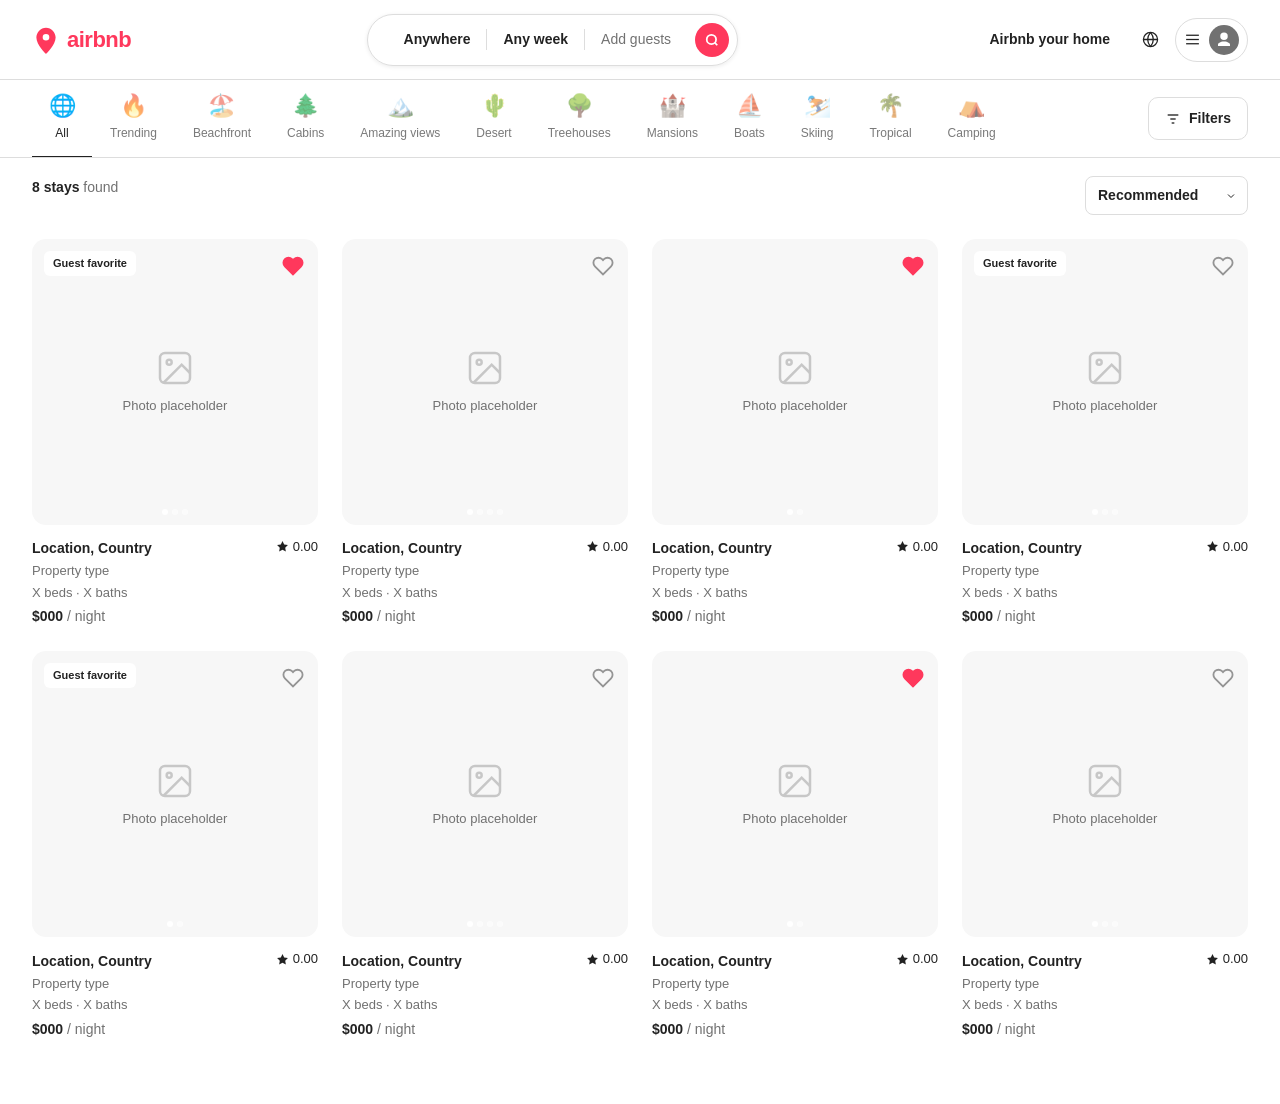
==== listings.html @ cf68a9ca "explore" ====
<!DOCTYPE html>
<html lang="en">
<head>
  <meta charset="UTF-8">
  <meta name="viewport" content="width=device-width, initial-scale=1.0">
  <title>Airbnb — All stays</title>
  <link href="https://cdn.jsdelivr.net/npm/bootstrap@5.3.2/dist/css/bootstrap.min.css" rel="stylesheet">
  <style>
    :root {
      --ab-red:      #FF385C;
      --ab-dark-red: #E31C5F;
      --ab-text:     #222222;
      --ab-muted:    #717171;
      --ab-border:   #DDDDDD;
      --ab-light:    #F7F7F7;
    }

    body {
      font-family: -apple-system, BlinkMacSystemFont, 'Segoe UI', Roboto, 'Helvetica Neue', Arial, sans-serif;
      color: var(--ab-text);
      margin: 0;
    }

    /* ── NAVBAR ── */
    .ab-nav {
      position: fixed; top: 0; left: 0; right: 0; z-index: 1000;
      background: #fff; border-bottom: 1px solid var(--ab-border);
      height: 80px; padding: 0 32px;
      display: flex; align-items: center; justify-content: space-between;
      gap: 16px;
    }

    .ab-logo {
      display: flex; align-items: center; gap: 7px;
      font-size: 22px; font-weight: 700; letter-spacing: -0.5px;
      color: var(--ab-red); text-decoration: none; flex-shrink: 0;
    }

    /* Compact search bar */
    .nav-search {
      display: flex; align-items: center;
      border: 1px solid var(--ab-border); border-radius: 40px;
      padding: 8px 8px 8px 20px;
      box-shadow: 0 1px 4px rgba(0,0,0,0.08);
      gap: 0; cursor: pointer; transition: box-shadow 0.15s;
    }
    .nav-search:hover { box-shadow: 0 2px 10px rgba(0,0,0,0.14); }

    .ns-pill {
      font-size: 14px; font-weight: 600; padding: 0 16px;
      border-right: 1px solid var(--ab-border); white-space: nowrap;
      color: var(--ab-text);
    }
    .ns-pill:last-of-type { border-right: none; color: var(--ab-muted); font-weight: 400; }

    .ns-go {
      background: var(--ab-red); border: none; border-radius: 50%;
      width: 34px; height: 34px; min-width: 34px;
      display: flex; align-items: center; justify-content: center;
      cursor: pointer; margin-left: 8px; transition: background 0.15s;
    }
    .ns-go:hover { background: var(--ab-dark-red); }

    .ab-nav-link {
      border: none; background: none; font-size: 14px; font-weight: 600;
      padding: 10px 16px; border-radius: 24px; cursor: pointer;
      transition: background 0.15s; color: var(--ab-text); white-space: nowrap;
    }
    .ab-nav-link:hover { background: var(--ab-light); }

    .ab-icon-btn {
      border: none; background: none; padding: 8px; border-radius: 50%;
      cursor: pointer; transition: background 0.15s; color: var(--ab-text);
      display: flex; align-items: center; justify-content: center;
    }
    .ab-icon-btn:hover { background: var(--ab-light); }

    .ab-menu-btn {
      display: flex; align-items: center; gap: 8px;
      border: 1px solid var(--ab-border); border-radius: 24px;
      padding: 6px 8px; background: #fff; cursor: pointer;
      transition: box-shadow 0.15s; position: relative; flex-shrink: 0;
    }
    .ab-menu-btn:hover { box-shadow: 0 2px 8px rgba(0,0,0,0.12); }

    .ab-avatar {
      width: 30px; height: 30px; border-radius: 50%; background: #717171;
      display: flex; align-items: center; justify-content: center;
    }

    /* Dropdown */
    .ab-dropdown {
      display: none; position: absolute; top: calc(100% + 12px); right: 0;
      background: #fff; border: none; border-radius: 12px; min-width: 220px;
      box-shadow: 0 4px 24px rgba(0,0,0,0.14); padding: 8px 0; z-index: 200;
    }
    .ab-menu-btn:focus-within .ab-dropdown,
    .ab-menu-btn:hover .ab-dropdown { display: block; }

    .ab-dropdown-item {
      display: block; padding: 11px 20px; font-size: 14px;
      color: var(--ab-text); text-decoration: none; cursor: pointer;
      transition: background 0.12s;
    }
    .ab-dropdown-item:hover { background: var(--ab-light); }
    .ab-dropdown-item.fw-semibold { font-weight: 600; }
    .ab-dropdown-divider { border: none; border-top: 1px solid var(--ab-border); margin: 6px 0; }

    /* ── CATEGORY BAR ── */
    .cat-bar {
      position: fixed; top: 80px; left: 0; right: 0; z-index: 999;
      background: #fff; border-bottom: 1px solid var(--ab-border);
      padding: 0 32px;
      display: flex; align-items: center; gap: 0;
      overflow-x: auto; scrollbar-width: none;
    }
    .cat-bar::-webkit-scrollbar { display: none; }

    .cat-item {
      display: flex; flex-direction: column; align-items: center; gap: 6px;
      padding: 14px 18px; cursor: pointer; flex-shrink: 0;
      border-bottom: 2px solid transparent; margin-bottom: -1px;
      transition: border-color 0.15s, opacity 0.15s;
      opacity: 0.6; font-size: 12px; font-weight: 500; color: var(--ab-text);
      text-decoration: none;
    }
    .cat-item:hover { opacity: 1; }
    .cat-item.active { opacity: 1; border-bottom-color: var(--ab-text); }

    .cat-icon {
      width: 24px; height: 24px;
      display: flex; align-items: center; justify-content: center;
      font-size: 22px; line-height: 1;
    }

    .filters-btn {
      margin-left: auto; flex-shrink: 0;
      display: flex; align-items: center; gap: 8px;
      border: 1px solid var(--ab-border); border-radius: 10px;
      padding: 10px 16px; background: #fff; cursor: pointer;
      font-size: 14px; font-weight: 600; transition: box-shadow 0.15s;
      color: var(--ab-text);
    }
    .filters-btn:hover { box-shadow: 0 2px 8px rgba(0,0,0,0.12); }

    /* ── MAIN CONTENT ── */
    .main-content {
      margin-top: 152px; /* navbar 80 + catbar ~72 */
      padding: 24px 32px 64px;
    }

    .results-bar {
      display: flex; align-items: center; justify-content: space-between;
      margin-bottom: 24px;
    }

    .results-count { font-size: 14px; color: var(--ab-muted); }
    .results-count strong { color: var(--ab-text); }

    .sort-select {
      border: 1px solid var(--ab-border); border-radius: 8px;
      padding: 8px 32px 8px 12px; font-size: 14px; font-weight: 600;
      color: var(--ab-text); background: #fff; cursor: pointer;
      appearance: none;
      background-image: url("data:image/svg+xml,%3Csvg xmlns='http://www.w3.org/2000/svg' width='12' height='12' viewBox='0 0 24 24' fill='none' stroke='%23222' stroke-width='2'%3E%3Cpolyline points='6 9 12 15 18 9'/%3E%3C/svg%3E");
      background-repeat: no-repeat;
      background-position: right 10px center;
    }

    /* ── LISTING GRID ── */
    .listing-grid {
      display: grid;
      grid-template-columns: repeat(4, 1fr);
      gap: 24px;
    }

    .listing-card { cursor: pointer; }

    .listing-img-wrap {
      position: relative;
      border-radius: 14px;
      overflow: hidden;
      aspect-ratio: 1 / 1;
      background: var(--ab-light);
      margin-bottom: 12px;
    }

    .listing-img-placeholder {
      width: 100%; height: 100%;
      display: flex; flex-direction: column;
      align-items: center; justify-content: center;
      gap: 8px; color: var(--ab-muted); font-size: 13px;
    }
    .listing-img-placeholder svg { opacity: 0.35; }

    .listing-badge {
      position: absolute; top: 12px; left: 12px;
      background: #fff; border-radius: 6px;
      font-size: 11px; font-weight: 700;
      padding: 4px 9px; color: var(--ab-text);
    }

    .listing-heart {
      position: absolute; top: 10px; right: 10px;
      background: none; border: none; cursor: pointer; padding: 4px;
      color: rgba(0,0,0,0.4); transition: color 0.15s;
    }
    .listing-heart:hover { color: var(--ab-red); }
    .listing-heart.saved { color: var(--ab-red); }

    /* dot indicators */
    .img-dots {
      position: absolute; bottom: 10px; left: 50%; transform: translateX(-50%);
      display: flex; gap: 4px;
    }
    .img-dot {
      width: 6px; height: 6px; border-radius: 50%; background: rgba(255,255,255,0.6);
    }
    .img-dot.active { background: #fff; }

    .listing-row { display: flex; justify-content: space-between; align-items: baseline; margin-bottom: 2px; }
    .listing-location { font-size: 14px; font-weight: 600; }
    .listing-rating { font-size: 13px; display: flex; align-items: center; gap: 4px; }
    .listing-type { font-size: 13px; color: var(--ab-muted); margin-bottom: 2px; }
    .listing-beds { font-size: 13px; color: var(--ab-muted); margin-bottom: 4px; }
    .listing-price { font-size: 14px; font-weight: 600; }
    .listing-price span { font-weight: 400; color: var(--ab-muted); }
  </style>
</head>
<body>

<!-- ══ NAVBAR ══ -->
<nav class="ab-nav">
  <a class="ab-logo" href="index.html">
    <svg viewBox="0 0 32 32" width="28" height="28" fill="#FF385C" aria-hidden="true">
      <path d="M16 2C9.92 2 5 7.48 5 13.2c0 8.6 11 18.8 11 18.8s11-10.2 11-18.8C27 7.48 22.08 2 16 2zm0 14.6a3.8 3.8 0 1 1 0-7.6 3.8 3.8 0 0 1 0 7.6z"/>
    </svg>
    airbnb
  </a>

  <div class="nav-search">
    <span class="ns-pill">Anywhere</span>
    <span class="ns-pill">Any week</span>
    <span class="ns-pill">Add guests</span>
    <button class="ns-go" aria-label="Search">
      <svg width="14" height="14" viewBox="0 0 24 24" fill="none" stroke="#fff" stroke-width="3"><circle cx="11" cy="11" r="8"/><line x1="21" y1="21" x2="16.65" y2="16.65"/></svg>
    </button>
  </div>

  <div class="d-flex align-items-center gap-2">
    <button class="ab-nav-link">Airbnb your home</button>
    <button class="ab-icon-btn" aria-label="Select language">
      <svg width="17" height="17" viewBox="0 0 24 24" fill="none" stroke="currentColor" stroke-width="1.8">
        <circle cx="12" cy="12" r="10"/>
        <path d="M12 2C12 2 8 7 8 12s4 10 4 10M12 2c0 0 4 5 4 10s-4 10-4 10M2 12h20"/>
      </svg>
    </button>
    <div class="ab-menu-btn" tabindex="0" role="button" aria-haspopup="true" aria-label="Open menu">
      <svg width="17" height="17" viewBox="0 0 24 24" fill="none" stroke="currentColor" stroke-width="1.8">
        <line x1="3" y1="6" x2="21" y2="6"/>
        <line x1="3" y1="12" x2="21" y2="12"/>
        <line x1="3" y1="18" x2="21" y2="18"/>
      </svg>
      <div class="ab-avatar" aria-hidden="true">
        <svg width="18" height="18" viewBox="0 0 24 24" fill="#fff">
          <path d="M12 12a5 5 0 1 0 0-10 5 5 0 0 0 0 10zm0 2c-5.33 0-8 2.67-8 4v2h16v-2c0-1.33-2.67-4-8-4z"/>
        </svg>
      </div>
      <div class="ab-dropdown" role="menu">
        <a class="ab-dropdown-item fw-semibold" href="#" role="menuitem">Sign up</a>
        <a class="ab-dropdown-item" href="#" role="menuitem">Log in</a>
        <hr class="ab-dropdown-divider">
        <a class="ab-dropdown-item" href="#" role="menuitem">Airbnb your home</a>
        <a class="ab-dropdown-item" href="#" role="menuitem">My trips</a>
        <a class="ab-dropdown-item" href="#" role="menuitem">Wishlist</a>
        <hr class="ab-dropdown-divider">
        <a class="ab-dropdown-item" href="#" role="menuitem">Help centre</a>
      </div>
    </div>
  </div>
</nav>

<!-- ══ CATEGORY BAR ══ -->
<div class="cat-bar">
  <a class="cat-item active" href="#">
    <div class="cat-icon">🌐</div>
    All
  </a>
  <a class="cat-item" href="#">
    <div class="cat-icon">🔥</div>
    Trending
  </a>
  <a class="cat-item" href="#">
    <div class="cat-icon">🏖️</div>
    Beachfront
  </a>
  <a class="cat-item" href="#">
    <div class="cat-icon">🌲</div>
    Cabins
  </a>
  <a class="cat-item" href="#">
    <div class="cat-icon">🏔️</div>
    Amazing views
  </a>
  <a class="cat-item" href="#">
    <div class="cat-icon">🌵</div>
    Desert
  </a>
  <a class="cat-item" href="#">
    <div class="cat-icon">🌳</div>
    Treehouses
  </a>
  <a class="cat-item" href="#">
    <div class="cat-icon">🏰</div>
    Mansions
  </a>
  <a class="cat-item" href="#">
    <div class="cat-icon">⛵</div>
    Boats
  </a>
  <a class="cat-item" href="#">
    <div class="cat-icon">⛷️</div>
    Skiing
  </a>
  <a class="cat-item" href="#">
    <div class="cat-icon">🌴</div>
    Tropical
  </a>
  <a class="cat-item" href="#">
    <div class="cat-icon">⛺</div>
    Camping
  </a>

  <button class="filters-btn">
    <svg width="16" height="16" viewBox="0 0 24 24" fill="none" stroke="currentColor" stroke-width="2"><line x1="4" y1="6" x2="20" y2="6"/><line x1="8" y1="12" x2="16" y2="12"/><line x1="10" y1="18" x2="14" y2="18"/></svg>
    Filters
  </button>
</div>

<!-- ══ MAIN ══ -->
<main class="main-content">
  <div class="results-bar">
    <p class="results-count"><strong>8 stays</strong> found</p>
    <select class="sort-select" aria-label="Sort results">
      <option>Recommended</option>
      <option>Price: low to high</option>
      <option>Price: high to low</option>
      <option>Top rated</option>
    </select>
  </div>

  <div class="listing-grid">

    <!-- Card 1 -->
    <a class="listing-card" href="listing-detail.html" style="text-decoration:none;color:inherit;">
      <div class="listing-img-wrap">
        <div class="listing-img-placeholder">
          <svg width="40" height="40" viewBox="0 0 24 24" fill="none" stroke="currentColor" stroke-width="1.5"><rect x="3" y="3" width="18" height="18" rx="3"/><circle cx="8.5" cy="8.5" r="1.5"/><path d="M21 15l-5-5L5 21"/></svg>
          <span>Photo placeholder</span>
        </div>
        <div class="listing-badge">Guest favorite</div>
        <button class="listing-heart saved" aria-label="Remove from wishlist">
          <svg width="22" height="22" viewBox="0 0 24 24" fill="currentColor" stroke="currentColor" stroke-width="2"><path d="M20.84 4.61a5.5 5.5 0 0 0-7.78 0L12 5.67l-1.06-1.06a5.5 5.5 0 0 0-7.78 7.78l1.06 1.06L12 21.23l7.78-7.78 1.06-1.06a5.5 5.5 0 0 0 0-7.78z"/></svg>
        </button>
        <div class="img-dots">
          <div class="img-dot active"></div><div class="img-dot"></div><div class="img-dot"></div>
        </div>
      </div>
      <div class="listing-row">
        <div class="listing-location">Location, Country</div>
        <div class="listing-rating"><svg width="13" height="13" viewBox="0 0 24 24" fill="currentColor"><path d="M12 2l3.09 6.26L22 9.27l-5 4.87 1.18 6.88L12 17.77l-6.18 3.25L7 14.14 2 9.27l6.91-1.01z"/></svg> 0.00</div>
      </div>
      <div class="listing-type">Property type</div>
      <div class="listing-beds">X beds · X baths</div>
      <div class="listing-price">$000 <span>/ night</span></div>
    </a>

    <!-- Card 2 -->
    <a class="listing-card" href="listing-detail.html" style="text-decoration:none;color:inherit;">
      <div class="listing-img-wrap">
        <div class="listing-img-placeholder">
          <svg width="40" height="40" viewBox="0 0 24 24" fill="none" stroke="currentColor" stroke-width="1.5"><rect x="3" y="3" width="18" height="18" rx="3"/><circle cx="8.5" cy="8.5" r="1.5"/><path d="M21 15l-5-5L5 21"/></svg>
          <span>Photo placeholder</span>
        </div>
        <button class="listing-heart" aria-label="Save to wishlist">
          <svg width="22" height="22" viewBox="0 0 24 24" fill="none" stroke="currentColor" stroke-width="2"><path d="M20.84 4.61a5.5 5.5 0 0 0-7.78 0L12 5.67l-1.06-1.06a5.5 5.5 0 0 0-7.78 7.78l1.06 1.06L12 21.23l7.78-7.78 1.06-1.06a5.5 5.5 0 0 0 0-7.78z"/></svg>
        </button>
        <div class="img-dots">
          <div class="img-dot active"></div><div class="img-dot"></div><div class="img-dot"></div><div class="img-dot"></div>
        </div>
      </div>
      <div class="listing-row">
        <div class="listing-location">Location, Country</div>
        <div class="listing-rating"><svg width="13" height="13" viewBox="0 0 24 24" fill="currentColor"><path d="M12 2l3.09 6.26L22 9.27l-5 4.87 1.18 6.88L12 17.77l-6.18 3.25L7 14.14 2 9.27l6.91-1.01z"/></svg> 0.00</div>
      </div>
      <div class="listing-type">Property type</div>
      <div class="listing-beds">X beds · X baths</div>
      <div class="listing-price">$000 <span>/ night</span></div>
    </a>

    <!-- Card 3 -->
    <a class="listing-card" href="listing-detail.html" style="text-decoration:none;color:inherit;">
      <div class="listing-img-wrap">
        <div class="listing-img-placeholder">
          <svg width="40" height="40" viewBox="0 0 24 24" fill="none" stroke="currentColor" stroke-width="1.5"><rect x="3" y="3" width="18" height="18" rx="3"/><circle cx="8.5" cy="8.5" r="1.5"/><path d="M21 15l-5-5L5 21"/></svg>
          <span>Photo placeholder</span>
        </div>
        <button class="listing-heart saved" aria-label="Remove from wishlist">
          <svg width="22" height="22" viewBox="0 0 24 24" fill="currentColor" stroke="currentColor" stroke-width="2"><path d="M20.84 4.61a5.5 5.5 0 0 0-7.78 0L12 5.67l-1.06-1.06a5.5 5.5 0 0 0-7.78 7.78l1.06 1.06L12 21.23l7.78-7.78 1.06-1.06a5.5 5.5 0 0 0 0-7.78z"/></svg>
        </button>
        <div class="img-dots">
          <div class="img-dot active"></div><div class="img-dot"></div>
        </div>
      </div>
      <div class="listing-row">
        <div class="listing-location">Location, Country</div>
        <div class="listing-rating"><svg width="13" height="13" viewBox="0 0 24 24" fill="currentColor"><path d="M12 2l3.09 6.26L22 9.27l-5 4.87 1.18 6.88L12 17.77l-6.18 3.25L7 14.14 2 9.27l6.91-1.01z"/></svg> 0.00</div>
      </div>
      <div class="listing-type">Property type</div>
      <div class="listing-beds">X beds · X baths</div>
      <div class="listing-price">$000 <span>/ night</span></div>
    </a>

    <!-- Card 4 -->
    <a class="listing-card" href="listing-detail.html" style="text-decoration:none;color:inherit;">
      <div class="listing-img-wrap">
        <div class="listing-img-placeholder">
          <svg width="40" height="40" viewBox="0 0 24 24" fill="none" stroke="currentColor" stroke-width="1.5"><rect x="3" y="3" width="18" height="18" rx="3"/><circle cx="8.5" cy="8.5" r="1.5"/><path d="M21 15l-5-5L5 21"/></svg>
          <span>Photo placeholder</span>
        </div>
        <div class="listing-badge">Guest favorite</div>
        <button class="listing-heart" aria-label="Save to wishlist">
          <svg width="22" height="22" viewBox="0 0 24 24" fill="none" stroke="currentColor" stroke-width="2"><path d="M20.84 4.61a5.5 5.5 0 0 0-7.78 0L12 5.67l-1.06-1.06a5.5 5.5 0 0 0-7.78 7.78l1.06 1.06L12 21.23l7.78-7.78 1.06-1.06a5.5 5.5 0 0 0 0-7.78z"/></svg>
        </button>
        <div class="img-dots">
          <div class="img-dot active"></div><div class="img-dot"></div><div class="img-dot"></div>
        </div>
      </div>
      <div class="listing-row">
        <div class="listing-location">Location, Country</div>
        <div class="listing-rating"><svg width="13" height="13" viewBox="0 0 24 24" fill="currentColor"><path d="M12 2l3.09 6.26L22 9.27l-5 4.87 1.18 6.88L12 17.77l-6.18 3.25L7 14.14 2 9.27l6.91-1.01z"/></svg> 0.00</div>
      </div>
      <div class="listing-type">Property type</div>
      <div class="listing-beds">X beds · X baths</div>
      <div class="listing-price">$000 <span>/ night</span></div>
    </a>

    <!-- Card 5 -->
    <a class="listing-card" href="listing-detail.html" style="text-decoration:none;color:inherit;">
      <div class="listing-img-wrap">
        <div class="listing-img-placeholder">
          <svg width="40" height="40" viewBox="0 0 24 24" fill="none" stroke="currentColor" stroke-width="1.5"><rect x="3" y="3" width="18" height="18" rx="3"/><circle cx="8.5" cy="8.5" r="1.5"/><path d="M21 15l-5-5L5 21"/></svg>
          <span>Photo placeholder</span>
        </div>
        <div class="listing-badge">Guest favorite</div>
        <button class="listing-heart" aria-label="Save to wishlist">
          <svg width="22" height="22" viewBox="0 0 24 24" fill="none" stroke="currentColor" stroke-width="2"><path d="M20.84 4.61a5.5 5.5 0 0 0-7.78 0L12 5.67l-1.06-1.06a5.5 5.5 0 0 0-7.78 7.78l1.06 1.06L12 21.23l7.78-7.78 1.06-1.06a5.5 5.5 0 0 0 0-7.78z"/></svg>
        </button>
        <div class="img-dots">
          <div class="img-dot active"></div><div class="img-dot"></div>
        </div>
      </div>
      <div class="listing-row">
        <div class="listing-location">Location, Country</div>
        <div class="listing-rating"><svg width="13" height="13" viewBox="0 0 24 24" fill="currentColor"><path d="M12 2l3.09 6.26L22 9.27l-5 4.87 1.18 6.88L12 17.77l-6.18 3.25L7 14.14 2 9.27l6.91-1.01z"/></svg> 0.00</div>
      </div>
      <div class="listing-type">Property type</div>
      <div class="listing-beds">X beds · X baths</div>
      <div class="listing-price">$000 <span>/ night</span></div>
    </a>

    <!-- Card 6 -->
    <a class="listing-card" href="listing-detail.html" style="text-decoration:none;color:inherit;">
      <div class="listing-img-wrap">
        <div class="listing-img-placeholder">
          <svg width="40" height="40" viewBox="0 0 24 24" fill="none" stroke="currentColor" stroke-width="1.5"><rect x="3" y="3" width="18" height="18" rx="3"/><circle cx="8.5" cy="8.5" r="1.5"/><path d="M21 15l-5-5L5 21"/></svg>
          <span>Photo placeholder</span>
        </div>
        <button class="listing-heart" aria-label="Save to wishlist">
          <svg width="22" height="22" viewBox="0 0 24 24" fill="none" stroke="currentColor" stroke-width="2"><path d="M20.84 4.61a5.5 5.5 0 0 0-7.78 0L12 5.67l-1.06-1.06a5.5 5.5 0 0 0-7.78 7.78l1.06 1.06L12 21.23l7.78-7.78 1.06-1.06a5.5 5.5 0 0 0 0-7.78z"/></svg>
        </button>
        <div class="img-dots">
          <div class="img-dot active"></div><div class="img-dot"></div><div class="img-dot"></div><div class="img-dot"></div>
        </div>
      </div>
      <div class="listing-row">
        <div class="listing-location">Location, Country</div>
        <div class="listing-rating"><svg width="13" height="13" viewBox="0 0 24 24" fill="currentColor"><path d="M12 2l3.09 6.26L22 9.27l-5 4.87 1.18 6.88L12 17.77l-6.18 3.25L7 14.14 2 9.27l6.91-1.01z"/></svg> 0.00</div>
      </div>
      <div class="listing-type">Property type</div>
      <div class="listing-beds">X beds · X baths</div>
      <div class="listing-price">$000 <span>/ night</span></div>
    </a>

    <!-- Card 7 -->
    <a class="listing-card" href="listing-detail.html" style="text-decoration:none;color:inherit;">
      <div class="listing-img-wrap">
        <div class="listing-img-placeholder">
          <svg width="40" height="40" viewBox="0 0 24 24" fill="none" stroke="currentColor" stroke-width="1.5"><rect x="3" y="3" width="18" height="18" rx="3"/><circle cx="8.5" cy="8.5" r="1.5"/><path d="M21 15l-5-5L5 21"/></svg>
          <span>Photo placeholder</span>
        </div>
        <button class="listing-heart saved" aria-label="Remove from wishlist">
          <svg width="22" height="22" viewBox="0 0 24 24" fill="currentColor" stroke="currentColor" stroke-width="2"><path d="M20.84 4.61a5.5 5.5 0 0 0-7.78 0L12 5.67l-1.06-1.06a5.5 5.5 0 0 0-7.78 7.78l1.06 1.06L12 21.23l7.78-7.78 1.06-1.06a5.5 5.5 0 0 0 0-7.78z"/></svg>
        </button>
        <div class="img-dots">
          <div class="img-dot active"></div><div class="img-dot"></div>
        </div>
      </div>
      <div class="listing-row">
        <div class="listing-location">Location, Country</div>
        <div class="listing-rating"><svg width="13" height="13" viewBox="0 0 24 24" fill="currentColor"><path d="M12 2l3.09 6.26L22 9.27l-5 4.87 1.18 6.88L12 17.77l-6.18 3.25L7 14.14 2 9.27l6.91-1.01z"/></svg> 0.00</div>
      </div>
      <div class="listing-type">Property type</div>
      <div class="listing-beds">X beds · X baths</div>
      <div class="listing-price">$000 <span>/ night</span></div>
    </a>

    <!-- Card 8 -->
    <a class="listing-card" href="listing-detail.html" style="text-decoration:none;color:inherit;">
      <div class="listing-img-wrap">
        <div class="listing-img-placeholder">
          <svg width="40" height="40" viewBox="0 0 24 24" fill="none" stroke="currentColor" stroke-width="1.5"><rect x="3" y="3" width="18" height="18" rx="3"/><circle cx="8.5" cy="8.5" r="1.5"/><path d="M21 15l-5-5L5 21"/></svg>
          <span>Photo placeholder</span>
        </div>
        <button class="listing-heart" aria-label="Save to wishlist">
          <svg width="22" height="22" viewBox="0 0 24 24" fill="none" stroke="currentColor" stroke-width="2"><path d="M20.84 4.61a5.5 5.5 0 0 0-7.78 0L12 5.67l-1.06-1.06a5.5 5.5 0 0 0-7.78 7.78l1.06 1.06L12 21.23l7.78-7.78 1.06-1.06a5.5 5.5 0 0 0 0-7.78z"/></svg>
        </button>
        <div class="img-dots">
          <div class="img-dot active"></div><div class="img-dot"></div><div class="img-dot"></div>
        </div>
      </div>
      <div class="listing-row">
        <div class="listing-location">Location, Country</div>
        <div class="listing-rating"><svg width="13" height="13" viewBox="0 0 24 24" fill="currentColor"><path d="M12 2l3.09 6.26L22 9.27l-5 4.87 1.18 6.88L12 17.77l-6.18 3.25L7 14.14 2 9.27l6.91-1.01z"/></svg> 0.00</div>
      </div>
      <div class="listing-type">Property type</div>
      <div class="listing-beds">X beds · X baths</div>
      <div class="listing-price">$000 <span>/ night</span></div>
    </a>

  </div>
</main>

<script src="https://cdn.jsdelivr.net/npm/bootstrap@5.3.2/dist/js/bootstrap.bundle.min.js"></script>
</body>
</html>
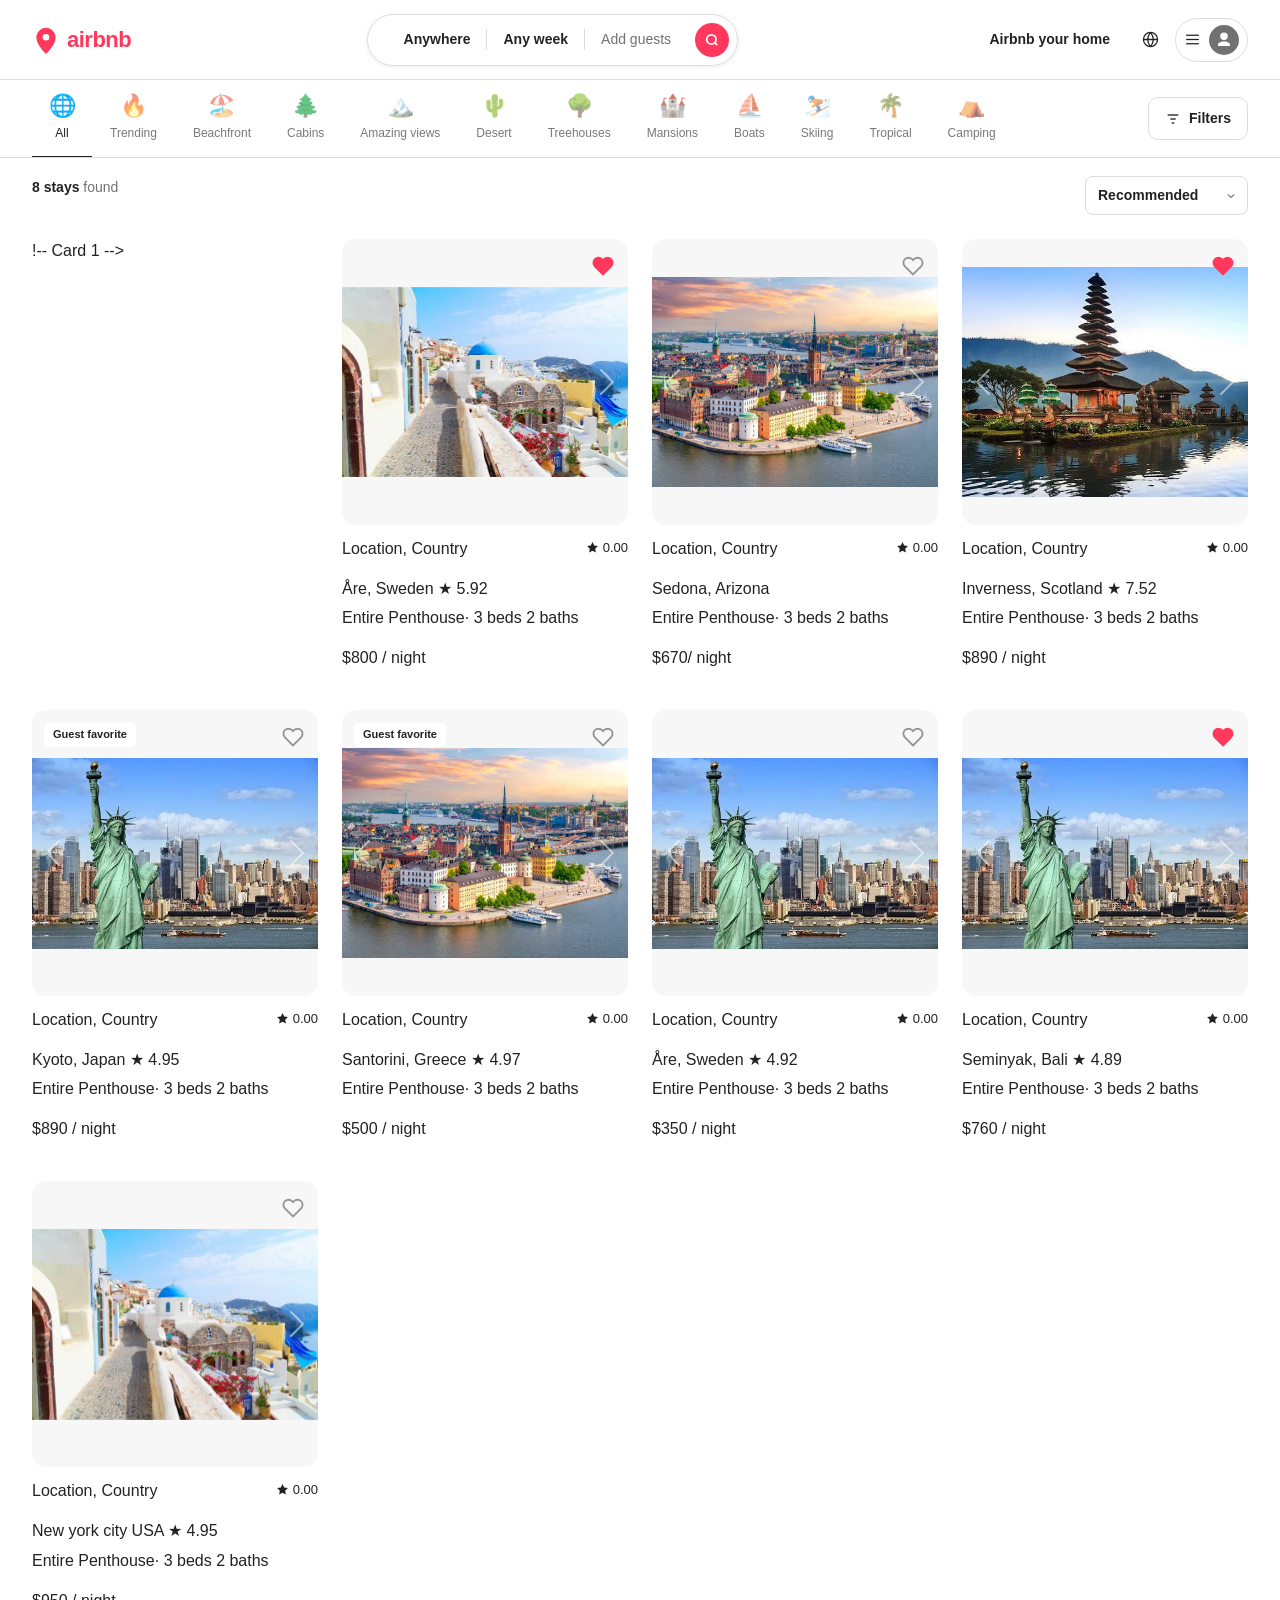
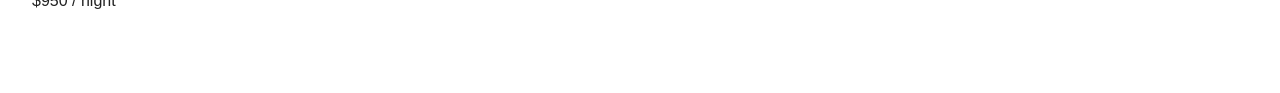
==== commit 578677c4: "done3" ====
--- a/listings.html
+++ b/listings.html
@@ -351,192 +351,255 @@
 
   <div class="listing-grid">
 
-    <!-- Card 1 -->
-    <a class="listing-card" href="listing-detail.html" style="text-decoration:none;color:inherit;">
-      <div class="listing-img-wrap">
-        <div class="listing-img-placeholder">
-          <svg width="40" height="40" viewBox="0 0 24 24" fill="none" stroke="currentColor" stroke-width="1.5"><rect x="3" y="3" width="18" height="18" rx="3"/><circle cx="8.5" cy="8.5" r="1.5"/><path d="M21 15l-5-5L5 21"/></svg>
-          <span>Photo placeholder</span>
-        </div>
-        <div class="listing-badge">Guest favorite</div>
+   !-- Card 1 -->
+    <a class="listing-card" href="listing-detail.html" style="text-decoration:none;color:inherit;">
+      <div class="listing-img-wrap">
+        <div class="listing-img-placeholder">
+          <div id="carousel1" class="carousel slide" data-bs-ride="false">
+                <div class="carousel-inner">
+                    <div class="carousel-item active"><img src="images (12).jpg" class="d-block w-100"></div>
+                    <div class="carousel-item"><img src="images (13).jpg" class="d-block w-100"></div>
+                    <div class="carousel-item"><img src="images (14).jpg" class="d-block w-100"></div>
+                    <div class="carousel-item"><img src="images (15).jpg" class="d-block w-100"></div>
+                </div>
+                <button class="carousel-control-prev" data-bs-target="#carousel1" data-bs-slide="prev"><span class="carousel-control-prev-icon"></span></button>
+                <button class="carousel-control-next" data-bs-target="#carousel1" data-bs-slide="next"><span class="carousel-control-next-icon"></span></button>
+            </div>
+        </div>
+    
         <button class="listing-heart saved" aria-label="Remove from wishlist">
           <svg width="22" height="22" viewBox="0 0 24 24" fill="currentColor" stroke="currentColor" stroke-width="2"><path d="M20.84 4.61a5.5 5.5 0 0 0-7.78 0L12 5.67l-1.06-1.06a5.5 5.5 0 0 0-7.78 7.78l1.06 1.06L12 21.23l7.78-7.78 1.06-1.06a5.5 5.5 0 0 0 0-7.78z"/></svg>
         </button>
-        <div class="img-dots">
-          <div class="img-dot active"></div><div class="img-dot"></div><div class="img-dot"></div>
-        </div>
+        
       </div>
       <div class="listing-row">
-        <div class="listing-location">Location, Country</div>
-        <div class="listing-rating"><svg width="13" height="13" viewBox="0 0 24 24" fill="currentColor"><path d="M12 2l3.09 6.26L22 9.27l-5 4.87 1.18 6.88L12 17.77l-6.18 3.25L7 14.14 2 9.27l6.91-1.01z"/></svg> 0.00</div>
-      </div>
-      <div class="listing-type">Property type</div>
-      <div class="listing-beds">X beds · X baths</div>
-      <div class="listing-price">$000 <span>/ night</span></div>
+      <p>Location, Country </p>
+        <div class="listing-rating"><svg width="13" height="13" viewBox="0 0 24 24" fill="currentColor"><path d="M12 2l3.09 6.26L22 9.27l-5 4.87 1.18 6.88L12 17.77l-6.18 3.25L7 14.14 2 9.27l6.91-1.01z"/></svg> 0.00</div>
+      </div>
+      <h6>Åre, Sweden ★ 5.92</h6>
+                <p>Entire Penthouse· 3 beds 2 baths</p>
+                <p>$800 / night</p> 
+    
     </a>
 
     <!-- Card 2 -->
-    <a class="listing-card" href="listing-detail.html" style="text-decoration:none;color:inherit;">
-      <div class="listing-img-wrap">
-        <div class="listing-img-placeholder">
-          <svg width="40" height="40" viewBox="0 0 24 24" fill="none" stroke="currentColor" stroke-width="1.5"><rect x="3" y="3" width="18" height="18" rx="3"/><circle cx="8.5" cy="8.5" r="1.5"/><path d="M21 15l-5-5L5 21"/></svg>
-          <span>Photo placeholder</span>
+     
+    <a class="listing-card" href="listing-detail.html" style="text-decoration:none;color:inherit;">
+      <div class="listing-img-wrap">
+        <div class="listing-img-placeholder">
+             <div id="carousel2" class="carousel slide" data-bs-ride="false">
+                <div class="carousel-inner">
+                    <div class="carousel-item active"><img src="images (17).jpg" class="d-block w-100"></div>
+                    <div class="carousel-item"><img src="images (17).jpg" class="d-block w-100"></div>
+                    <div class="carousel-item"><img src="images (18).jpg" class="d-block w-100"></div>
+                    <div class="carousel-item"><img src="images (19).jpg" class="d-block w-100"></div>
+                </div>
+                <button class="carousel-control-prev" data-bs-target="#carousel2" data-bs-slide="prev"><span class="carousel-control-prev-icon"></span></button>
+                <button class="carousel-control-next" data-bs-target="#carousel2" data-bs-slide="next"><span class="carousel-control-next-icon"></span></button>
+              </div>
         </div>
         <button class="listing-heart" aria-label="Save to wishlist">
           <svg width="22" height="22" viewBox="0 0 24 24" fill="none" stroke="currentColor" stroke-width="2"><path d="M20.84 4.61a5.5 5.5 0 0 0-7.78 0L12 5.67l-1.06-1.06a5.5 5.5 0 0 0-7.78 7.78l1.06 1.06L12 21.23l7.78-7.78 1.06-1.06a5.5 5.5 0 0 0 0-7.78z"/></svg>
         </button>
-        <div class="img-dots">
-          <div class="img-dot active"></div><div class="img-dot"></div><div class="img-dot"></div><div class="img-dot"></div>
-        </div>
+        
       </div>
       <div class="listing-row">
-        <div class="listing-location">Location, Country</div>
-        <div class="listing-rating"><svg width="13" height="13" viewBox="0 0 24 24" fill="currentColor"><path d="M12 2l3.09 6.26L22 9.27l-5 4.87 1.18 6.88L12 17.77l-6.18 3.25L7 14.14 2 9.27l6.91-1.01z"/></svg> 0.00</div>
-      </div>
-      <div class="listing-type">Property type</div>
-      <div class="listing-beds">X beds · X baths</div>
-      <div class="listing-price">$000 <span>/ night</span></div>
+      <p>Location, Country </p>
+        <div class="listing-rating"><svg width="13" height="13" viewBox="0 0 24 24" fill="currentColor"><path d="M12 2l3.09 6.26L22 9.27l-5 4.87 1.18 6.88L12 17.77l-6.18 3.25L7 14.14 2 9.27l6.91-1.01z"/></svg> 0.00</div>
+      </div>
+      <h6>Sedona, Arizona  </h6>
+                <p>Entire Penthouse· 3 beds 2 baths</p>
+                <p>$670/ night</p> 
+                
+    
+     
     </a>
 
     <!-- Card 3 -->
     <a class="listing-card" href="listing-detail.html" style="text-decoration:none;color:inherit;">
       <div class="listing-img-wrap">
         <div class="listing-img-placeholder">
-          <svg width="40" height="40" viewBox="0 0 24 24" fill="none" stroke="currentColor" stroke-width="1.5"><rect x="3" y="3" width="18" height="18" rx="3"/><circle cx="8.5" cy="8.5" r="1.5"/><path d="M21 15l-5-5L5 21"/></svg>
-          <span>Photo placeholder</span>
+          <div id="carousel3" class="carousel slide" data-bs-ride="false">
+                <div class="carousel-inner">
+                    <div class="carousel-item active"><img src="images (20).jpg" class="d-block w-100"></div>
+                    <div class="carousel-item"><img src="images (21).jpg" class="d-block w-100"></div>
+                    <div class="carousel-item"><img src="images (22).jpg" class="d-block w-100"></div>
+                    <div class="carousel-item"><img src="images (22).jpg" class="d-block w-100"></div>
+                </div>
+                <button class="carousel-control-prev" data-bs-target="#carousel3" data-bs-slide="prev"><span class="carousel-control-prev-icon"></span></button>
+                <button class="carousel-control-next" data-bs-target="#carousel3" data-bs-slide="next"><span class="carousel-control-next-icon"></span></button>
+            </div>
         </div>
         <button class="listing-heart saved" aria-label="Remove from wishlist">
           <svg width="22" height="22" viewBox="0 0 24 24" fill="currentColor" stroke="currentColor" stroke-width="2"><path d="M20.84 4.61a5.5 5.5 0 0 0-7.78 0L12 5.67l-1.06-1.06a5.5 5.5 0 0 0-7.78 7.78l1.06 1.06L12 21.23l7.78-7.78 1.06-1.06a5.5 5.5 0 0 0 0-7.78z"/></svg>
         </button>
-        <div class="img-dots">
-          <div class="img-dot active"></div><div class="img-dot"></div>
-        </div>
-      </div>
-      <div class="listing-row">
-        <div class="listing-location">Location, Country</div>
-        <div class="listing-rating"><svg width="13" height="13" viewBox="0 0 24 24" fill="currentColor"><path d="M12 2l3.09 6.26L22 9.27l-5 4.87 1.18 6.88L12 17.77l-6.18 3.25L7 14.14 2 9.27l6.91-1.01z"/></svg> 0.00</div>
-      </div>
-      <div class="listing-type">Property type</div>
-      <div class="listing-beds">X beds · X baths</div>
-      <div class="listing-price">$000 <span>/ night</span></div>
+        
+      </div>
+     <div class="listing-row">
+      <p>Location, Country </p>
+        <div class="listing-rating"><svg width="13" height="13" viewBox="0 0 24 24" fill="currentColor"><path d="M12 2l3.09 6.26L22 9.27l-5 4.87 1.18 6.88L12 17.77l-6.18 3.25L7 14.14 2 9.27l6.91-1.01z"/></svg> 0.00</div>
+      </div>
+      <h6> Inverness, Scotland   ★ 7.52</h6>
+                <p>Entire Penthouse· 3 beds 2 baths</p>
+                <p>$890 / night</p> 
+    
     </a>
 
     <!-- Card 4 -->
     <a class="listing-card" href="listing-detail.html" style="text-decoration:none;color:inherit;">
       <div class="listing-img-wrap">
         <div class="listing-img-placeholder">
-          <svg width="40" height="40" viewBox="0 0 24 24" fill="none" stroke="currentColor" stroke-width="1.5"><rect x="3" y="3" width="18" height="18" rx="3"/><circle cx="8.5" cy="8.5" r="1.5"/><path d="M21 15l-5-5L5 21"/></svg>
-          <span>Photo placeholder</span>
+          <div id="carousel4" class="carousel slide" data-bs-ride="false">
+                <div class="carousel-inner">
+                    <div class="carousel-item active"><img src="images (24).jpg" class="d-block w-100"></div>
+                    <div class="carousel-item"><img src="images (29).jpg" class="d-block w-100"></div>
+                    <div class="carousel-item"><img src="images (25).jpg" class="d-block w-100"></div>
+                    <div class="carousel-item"><img src="images (26).jpg" class="d-block w-100"></div>
+                </div>
+                <button class="carousel-control-prev" data-bs-target="#carousel4" data-bs-slide="prev"><span class="carousel-control-prev-icon"></span></button>
+                <button class="carousel-control-next" data-bs-target="#carousel4" data-bs-slide="next"><span class="carousel-control-next-icon"></span></button>
+            </div>
         </div>
         <div class="listing-badge">Guest favorite</div>
         <button class="listing-heart" aria-label="Save to wishlist">
           <svg width="22" height="22" viewBox="0 0 24 24" fill="none" stroke="currentColor" stroke-width="2"><path d="M20.84 4.61a5.5 5.5 0 0 0-7.78 0L12 5.67l-1.06-1.06a5.5 5.5 0 0 0-7.78 7.78l1.06 1.06L12 21.23l7.78-7.78 1.06-1.06a5.5 5.5 0 0 0 0-7.78z"/></svg>
         </button>
-        <div class="img-dots">
-          <div class="img-dot active"></div><div class="img-dot"></div><div class="img-dot"></div>
-        </div>
-      </div>
-      <div class="listing-row">
-        <div class="listing-location">Location, Country</div>
-        <div class="listing-rating"><svg width="13" height="13" viewBox="0 0 24 24" fill="currentColor"><path d="M12 2l3.09 6.26L22 9.27l-5 4.87 1.18 6.88L12 17.77l-6.18 3.25L7 14.14 2 9.27l6.91-1.01z"/></svg> 0.00</div>
-      </div>
-      <div class="listing-type">Property type</div>
-      <div class="listing-beds">X beds · X baths</div>
-      <div class="listing-price">$000 <span>/ night</span></div>
+       
+      </div>
+    <div class="listing-row">
+      <p>Location, Country </p>
+        <div class="listing-rating"><svg width="13" height="13" viewBox="0 0 24 24" fill="currentColor"><path d="M12 2l3.09 6.26L22 9.27l-5 4.87 1.18 6.88L12 17.77l-6.18 3.25L7 14.14 2 9.27l6.91-1.01z"/></svg> 0.00</div>
+      </div>
+      <h6>Kyoto, Japan  ★ 4.95</h6>
+                <p>Entire Penthouse· 3 beds 2 baths</p>
+                <p>$890 / night</p> 
+    
     </a>
 
     <!-- Card 5 -->
     <a class="listing-card" href="listing-detail.html" style="text-decoration:none;color:inherit;">
       <div class="listing-img-wrap">
         <div class="listing-img-placeholder">
-          <svg width="40" height="40" viewBox="0 0 24 24" fill="none" stroke="currentColor" stroke-width="1.5"><rect x="3" y="3" width="18" height="18" rx="3"/><circle cx="8.5" cy="8.5" r="1.5"/><path d="M21 15l-5-5L5 21"/></svg>
-          <span>Photo placeholder</span>
+          <div id="carousel5" class="carousel slide" data-bs-ride="false">
+                <div class="carousel-inner">
+                    <div class="carousel-item active"><img src="images (17).jpg" class="d-block w-100"></div>
+                    <div class="carousel-item"><img src="images (17).jpg" class="d-block w-100"></div>
+                    <div class="carousel-item"><img src="images (18).jpg" class="d-block w-100"></div>
+                    <div class="carousel-item"><img src="images (19).jpg" class="d-block w-100"></div>
+                </div>
+                <button class="carousel-control-prev" data-bs-target="#carousel5" data-bs-slide="prev"><span class="carousel-control-prev-icon"></span></button>
+                <button class="carousel-control-next" data-bs-target="#carousel5" data-bs-slide="next"><span class="carousel-control-next-icon"></span></button>
+              </div>
         </div>
         <div class="listing-badge">Guest favorite</div>
         <button class="listing-heart" aria-label="Save to wishlist">
           <svg width="22" height="22" viewBox="0 0 24 24" fill="none" stroke="currentColor" stroke-width="2"><path d="M20.84 4.61a5.5 5.5 0 0 0-7.78 0L12 5.67l-1.06-1.06a5.5 5.5 0 0 0-7.78 7.78l1.06 1.06L12 21.23l7.78-7.78 1.06-1.06a5.5 5.5 0 0 0 0-7.78z"/></svg>
         </button>
-        <div class="img-dots">
-          <div class="img-dot active"></div><div class="img-dot"></div>
-        </div>
-      </div>
-      <div class="listing-row">
-        <div class="listing-location">Location, Country</div>
-        <div class="listing-rating"><svg width="13" height="13" viewBox="0 0 24 24" fill="currentColor"><path d="M12 2l3.09 6.26L22 9.27l-5 4.87 1.18 6.88L12 17.77l-6.18 3.25L7 14.14 2 9.27l6.91-1.01z"/></svg> 0.00</div>
-      </div>
-      <div class="listing-type">Property type</div>
-      <div class="listing-beds">X beds · X baths</div>
-      <div class="listing-price">$000 <span>/ night</span></div>
+        
+      </div>
+       <div class="listing-row">
+      <p>Location, Country </p>
+        <div class="listing-rating"><svg width="13" height="13" viewBox="0 0 24 24" fill="currentColor"><path d="M12 2l3.09 6.26L22 9.27l-5 4.87 1.18 6.88L12 17.77l-6.18 3.25L7 14.14 2 9.27l6.91-1.01z"/></svg> 0.00</div>
+      </div>
+      <h6> Santorini, Greece ★ 4.97</h6>
+                <p>Entire Penthouse· 3 beds 2 baths</p>
+                <p> $500 / night</p> 
+    
+      
     </a>
 
     <!-- Card 6 -->
     <a class="listing-card" href="listing-detail.html" style="text-decoration:none;color:inherit;">
       <div class="listing-img-wrap">
         <div class="listing-img-placeholder">
-          <svg width="40" height="40" viewBox="0 0 24 24" fill="none" stroke="currentColor" stroke-width="1.5"><rect x="3" y="3" width="18" height="18" rx="3"/><circle cx="8.5" cy="8.5" r="1.5"/><path d="M21 15l-5-5L5 21"/></svg>
-          <span>Photo placeholder</span>
+      
+          <div id="carousel6" class="carousel slide" data-bs-ride="false">
+                <div class="carousel-inner">
+                    <div class="carousel-item active"><img src="images (24).jpg" class="d-block w-100"></div>
+                    <div class="carousel-item"><img src="images (29).jpg" class="d-block w-100"></div>
+                    <div class="carousel-item"><img src="images (25).jpg" class="d-block w-100"></div>
+                    <div class="carousel-item"><img src="images (26).jpg" class="d-block w-100"></div>
+                </div>
+                <button class="carousel-control-prev" data-bs-target="#carousel6" data-bs-slide="prev"><span class="carousel-control-prev-icon"></span></button>
+                <button class="carousel-control-next" data-bs-target="#carousel6" data-bs-slide="next"><span class="carousel-control-next-icon"></span></button>
+            </div>
         </div>
         <button class="listing-heart" aria-label="Save to wishlist">
           <svg width="22" height="22" viewBox="0 0 24 24" fill="none" stroke="currentColor" stroke-width="2"><path d="M20.84 4.61a5.5 5.5 0 0 0-7.78 0L12 5.67l-1.06-1.06a5.5 5.5 0 0 0-7.78 7.78l1.06 1.06L12 21.23l7.78-7.78 1.06-1.06a5.5 5.5 0 0 0 0-7.78z"/></svg>
         </button>
-        <div class="img-dots">
-          <div class="img-dot active"></div><div class="img-dot"></div><div class="img-dot"></div><div class="img-dot"></div>
-        </div>
-      </div>
-      <div class="listing-row">
-        <div class="listing-location">Location, Country</div>
-        <div class="listing-rating"><svg width="13" height="13" viewBox="0 0 24 24" fill="currentColor"><path d="M12 2l3.09 6.26L22 9.27l-5 4.87 1.18 6.88L12 17.77l-6.18 3.25L7 14.14 2 9.27l6.91-1.01z"/></svg> 0.00</div>
-      </div>
-      <div class="listing-type">Property type</div>
-      <div class="listing-beds">X beds · X baths</div>
-      <div class="listing-price">$000 <span>/ night</span></div>
+      </div>
+       <div class="listing-row">
+      <p>Location, Country </p>
+        <div class="listing-rating"><svg width="13" height="13" viewBox="0 0 24 24" fill="currentColor"><path d="M12 2l3.09 6.26L22 9.27l-5 4.87 1.18 6.88L12 17.77l-6.18 3.25L7 14.14 2 9.27l6.91-1.01z"/></svg> 0.00</div>
+      </div>
+      <h6>Åre, Sweden ★ 4.92</h6>
+                <p>Entire Penthouse· 3 beds 2 baths</p>
+                <p>$350 / night</p> 
+    
     </a>
 
     <!-- Card 7 -->
     <a class="listing-card" href="listing-detail.html" style="text-decoration:none;color:inherit;">
       <div class="listing-img-wrap">
         <div class="listing-img-placeholder">
-          <svg width="40" height="40" viewBox="0 0 24 24" fill="none" stroke="currentColor" stroke-width="1.5"><rect x="3" y="3" width="18" height="18" rx="3"/><circle cx="8.5" cy="8.5" r="1.5"/><path d="M21 15l-5-5L5 21"/></svg>
-          <span>Photo placeholder</span>
+    
+          <div id="carousel7" class="carousel slide" data-bs-ride="false">
+                <div class="carousel-inner">
+                    <div class="carousel-item active"><img src="images (24).jpg" class="d-block w-100"></div>
+                    <div class="carousel-item"><img src="images (29).jpg" class="d-block w-100"></div>
+                    <div class="carousel-item"><img src="images (25).jpg" class="d-block w-100"></div>
+                    <div class="carousel-item"><img src="images (26).jpg" class="d-block w-100"></div>
+                </div>
+                <button class="carousel-control-prev" data-bs-target="#carousel7" data-bs-slide="prev"><span class="carousel-control-prev-icon"></span></button>
+                <button class="carousel-control-next" data-bs-target="#carousel7" data-bs-slide="next"><span class="carousel-control-next-icon"></span></button>
+            </div>
         </div>
         <button class="listing-heart saved" aria-label="Remove from wishlist">
           <svg width="22" height="22" viewBox="0 0 24 24" fill="currentColor" stroke="currentColor" stroke-width="2"><path d="M20.84 4.61a5.5 5.5 0 0 0-7.78 0L12 5.67l-1.06-1.06a5.5 5.5 0 0 0-7.78 7.78l1.06 1.06L12 21.23l7.78-7.78 1.06-1.06a5.5 5.5 0 0 0 0-7.78z"/></svg>
         </button>
-        <div class="img-dots">
-          <div class="img-dot active"></div><div class="img-dot"></div>
-        </div>
+        
       </div>
       <div class="listing-row">
-        <div class="listing-location">Location, Country</div>
-        <div class="listing-rating"><svg width="13" height="13" viewBox="0 0 24 24" fill="currentColor"><path d="M12 2l3.09 6.26L22 9.27l-5 4.87 1.18 6.88L12 17.77l-6.18 3.25L7 14.14 2 9.27l6.91-1.01z"/></svg> 0.00</div>
-      </div>
-      <div class="listing-type">Property type</div>
-      <div class="listing-beds">X beds · X baths</div>
-      <div class="listing-price">$000 <span>/ night</span></div>
+      <p>Location, Country </p>
+        <div class="listing-rating"><svg width="13" height="13" viewBox="0 0 24 24" fill="currentColor"><path d="M12 2l3.09 6.26L22 9.27l-5 4.87 1.18 6.88L12 17.77l-6.18 3.25L7 14.14 2 9.27l6.91-1.01z"/></svg> 0.00</div>
+      </div>
+      <h6> Seminyak, Bali ★ 4.89</h6>
+                <p>Entire Penthouse· 3 beds 2 baths</p>
+                <p>$760 / night</p> 
+    
     </a>
 
     <!-- Card 8 -->
     <a class="listing-card" href="listing-detail.html" style="text-decoration:none;color:inherit;">
       <div class="listing-img-wrap">
         <div class="listing-img-placeholder">
-          <svg width="40" height="40" viewBox="0 0 24 24" fill="none" stroke="currentColor" stroke-width="1.5"><rect x="3" y="3" width="18" height="18" rx="3"/><circle cx="8.5" cy="8.5" r="1.5"/><path d="M21 15l-5-5L5 21"/></svg>
-          <span>Photo placeholder</span>
+         <div id="carousel8" class="carousel slide" data-bs-ride="false">
+                <div class="carousel-inner">
+                    <div class="carousel-item active"><img src="images (12).jpg" class="d-block w-100"></div>
+                    <div class="carousel-item"><img src="images (13).jpg" class="d-block w-100"></div>
+                    <div class="carousel-item"><img src="images (14).jpg" class="d-block w-100"></div>
+                    <div class="carousel-item"><img src="images (15).jpg" class="d-block w-100"></div>
+                </div>
+                <button class="carousel-control-prev" data-bs-target="#carousel8" data-bs-slide="prev"><span class="carousel-control-prev-icon"></span></button>
+                <button class="carousel-control-next" data-bs-target="#carousel8" data-bs-slide="next"><span class="carousel-control-next-icon"></span></button>
+            </div>
         </div>
         <button class="listing-heart" aria-label="Save to wishlist">
           <svg width="22" height="22" viewBox="0 0 24 24" fill="none" stroke="currentColor" stroke-width="2"><path d="M20.84 4.61a5.5 5.5 0 0 0-7.78 0L12 5.67l-1.06-1.06a5.5 5.5 0 0 0-7.78 7.78l1.06 1.06L12 21.23l7.78-7.78 1.06-1.06a5.5 5.5 0 0 0 0-7.78z"/></svg>
         </button>
-        <div class="img-dots">
-          <div class="img-dot active"></div><div class="img-dot"></div><div class="img-dot"></div>
-        </div>
+        
       </div>
       <div class="listing-row">
-        <div class="listing-location">Location, Country</div>
-        <div class="listing-rating"><svg width="13" height="13" viewBox="0 0 24 24" fill="currentColor"><path d="M12 2l3.09 6.26L22 9.27l-5 4.87 1.18 6.88L12 17.77l-6.18 3.25L7 14.14 2 9.27l6.91-1.01z"/></svg> 0.00</div>
-      </div>
-      <div class="listing-type">Property type</div>
-      <div class="listing-beds">X beds · X baths</div>
-      <div class="listing-price">$000 <span>/ night</span></div>
-    </a>
+      <p>Location, Country </p>
+        <div class="listing-rating"><svg width="13" height="13" viewBox="0 0 24 24" fill="currentColor"><path d="M12 2l3.09 6.26L22 9.27l-5 4.87 1.18 6.88L12 17.77l-6.18 3.25L7 14.14 2 9.27l6.91-1.01z"/></svg> 0.00</div>
+      </div>
+      <h6> New york city USA ★ 4.95</h6>
+                <p>Entire Penthouse· 3 beds 2 baths</p>
+                <p>$950 / night</p>
+    
+    
+    </a>
+ 
 
   </div>
 </main>
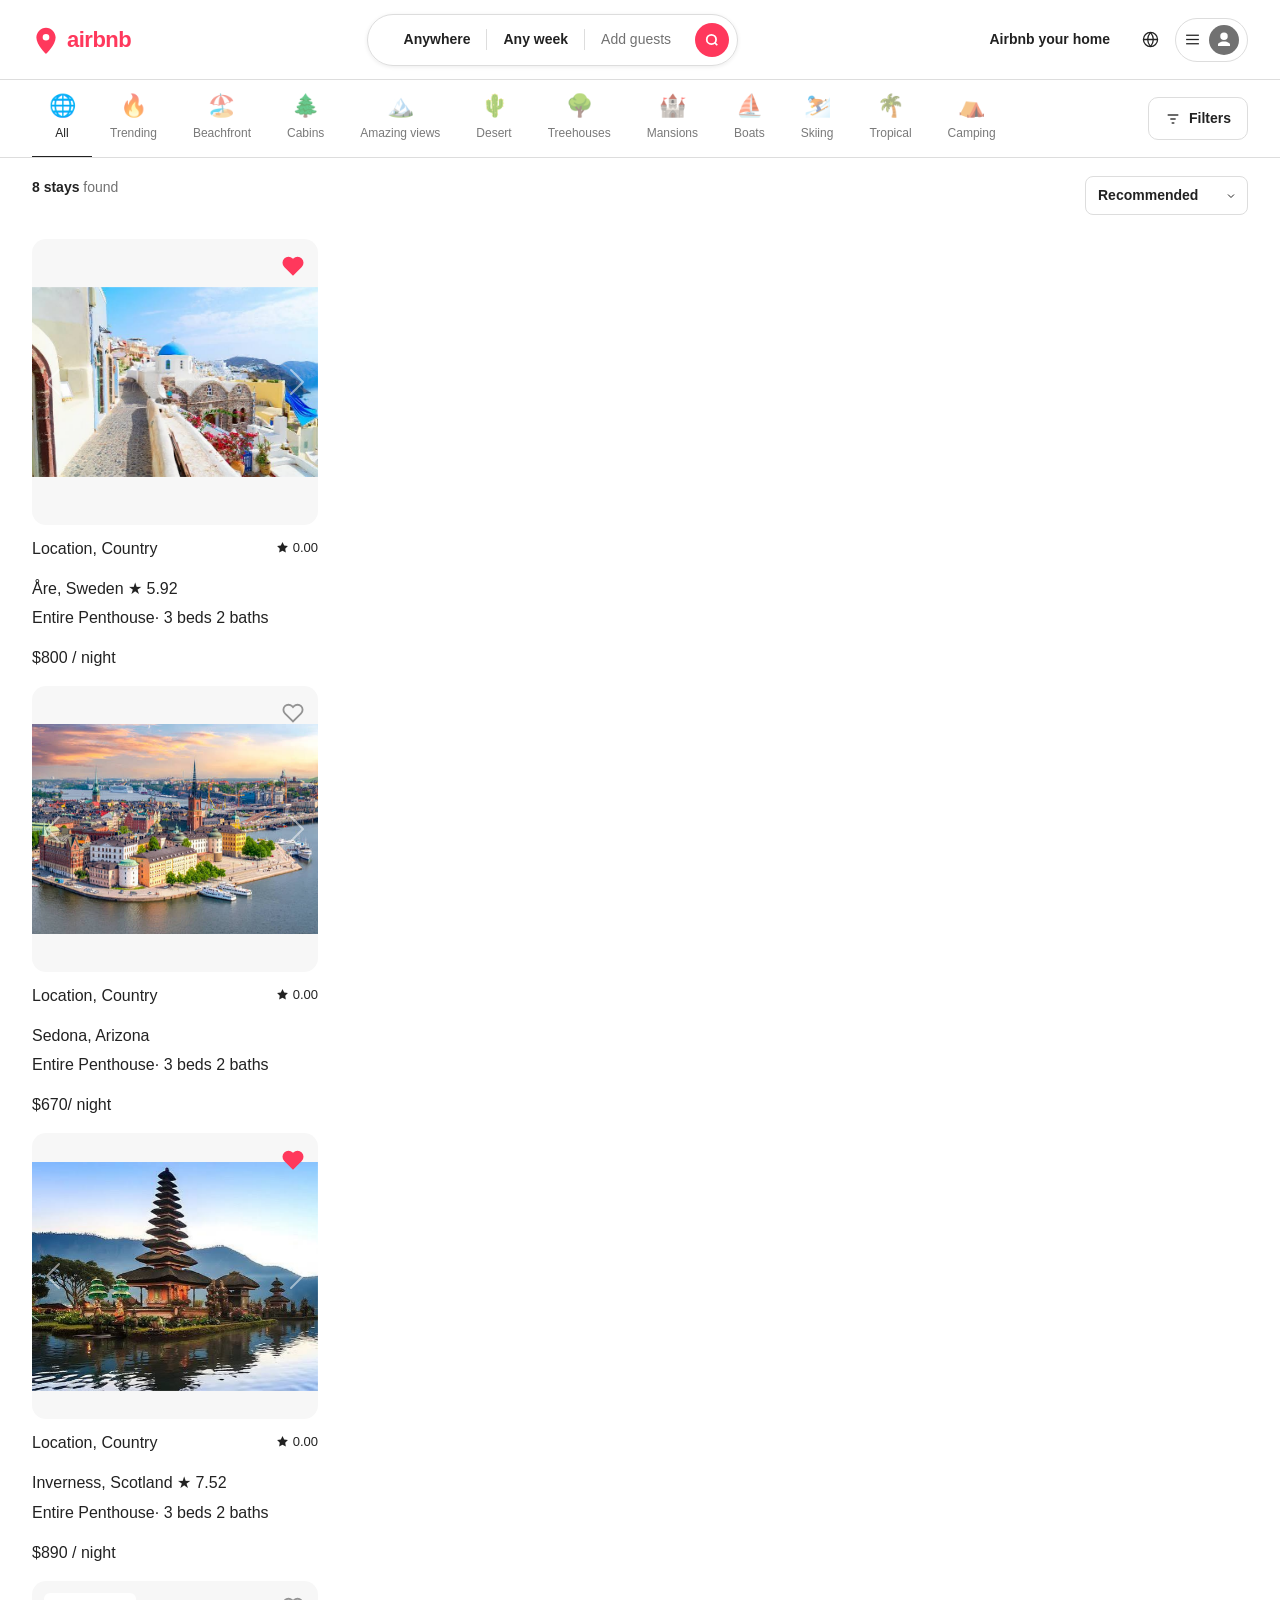
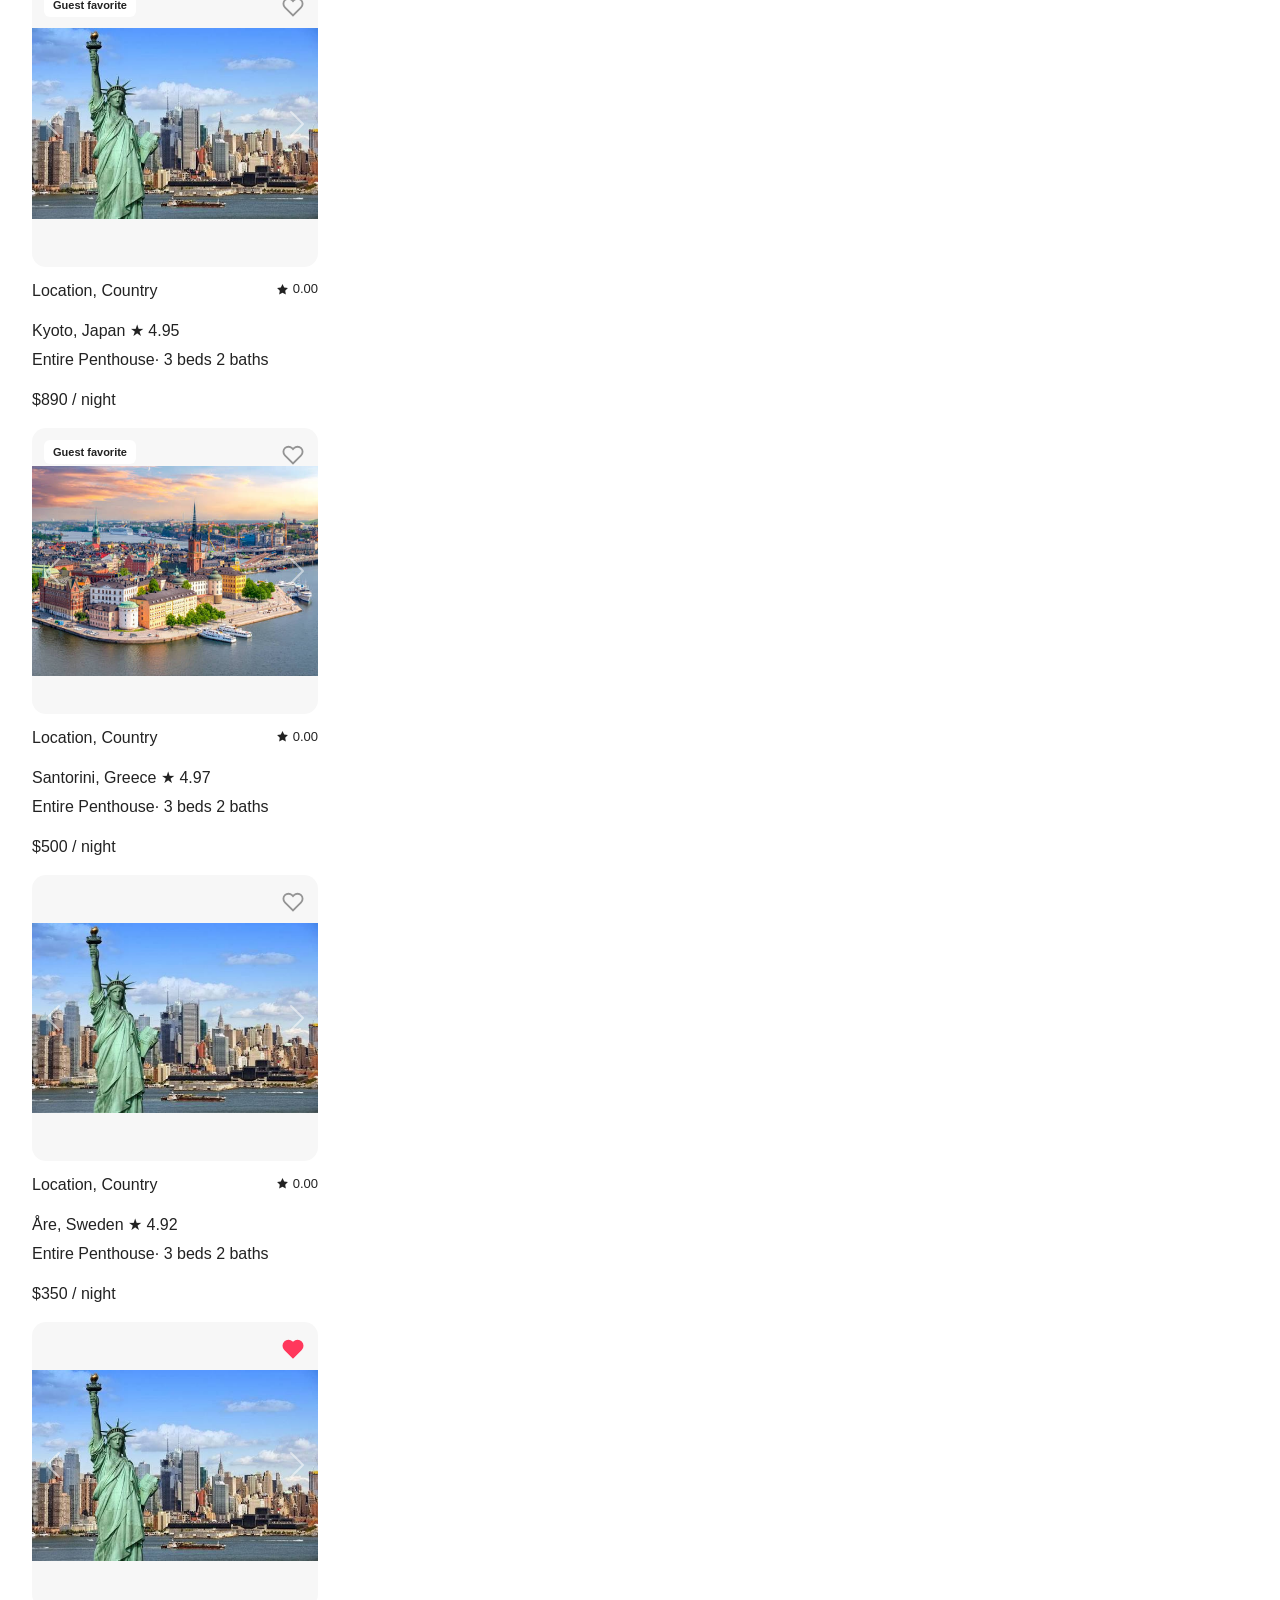
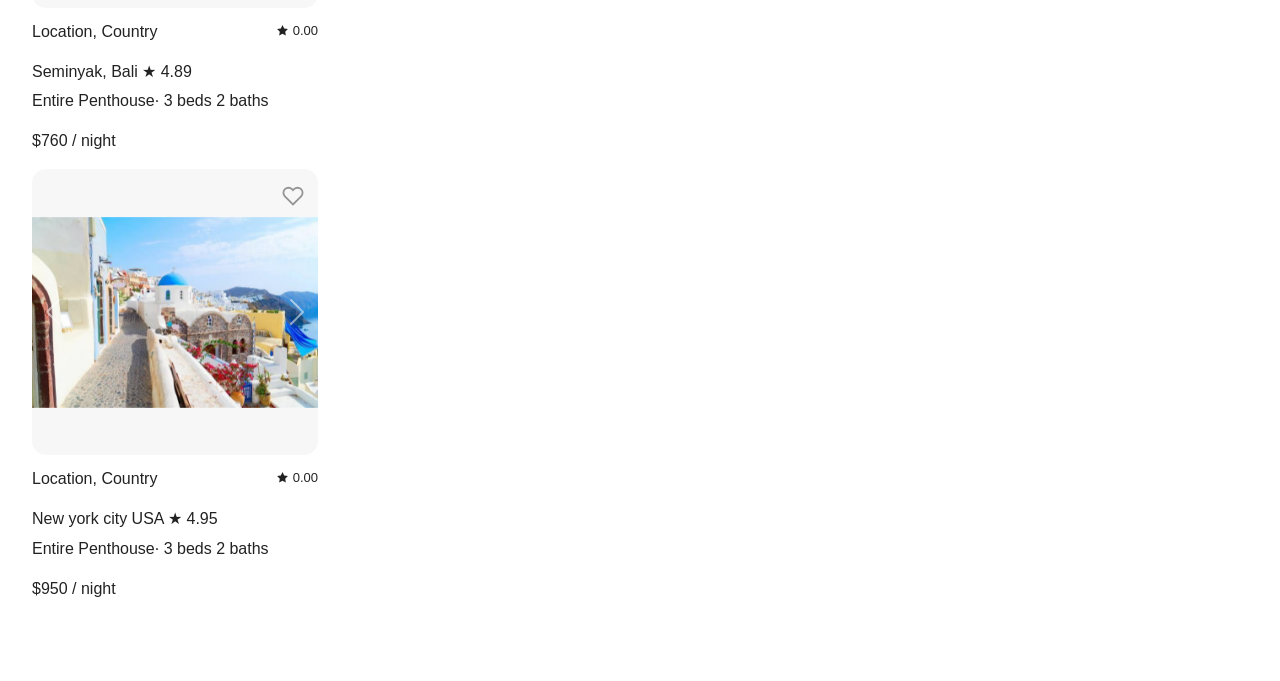
==== commit 0cea6860: "done4" ====
--- a/listings.html
+++ b/listings.html
@@ -351,7 +351,7 @@
 
   <div class="listing-grid">
 
-   !-- Card 1 -->
+   <g!-- Card 1 -->
     <a class="listing-card" href="listing-detail.html" style="text-decoration:none;color:inherit;">
       <div class="listing-img-wrap">
         <div class="listing-img-placeholder">
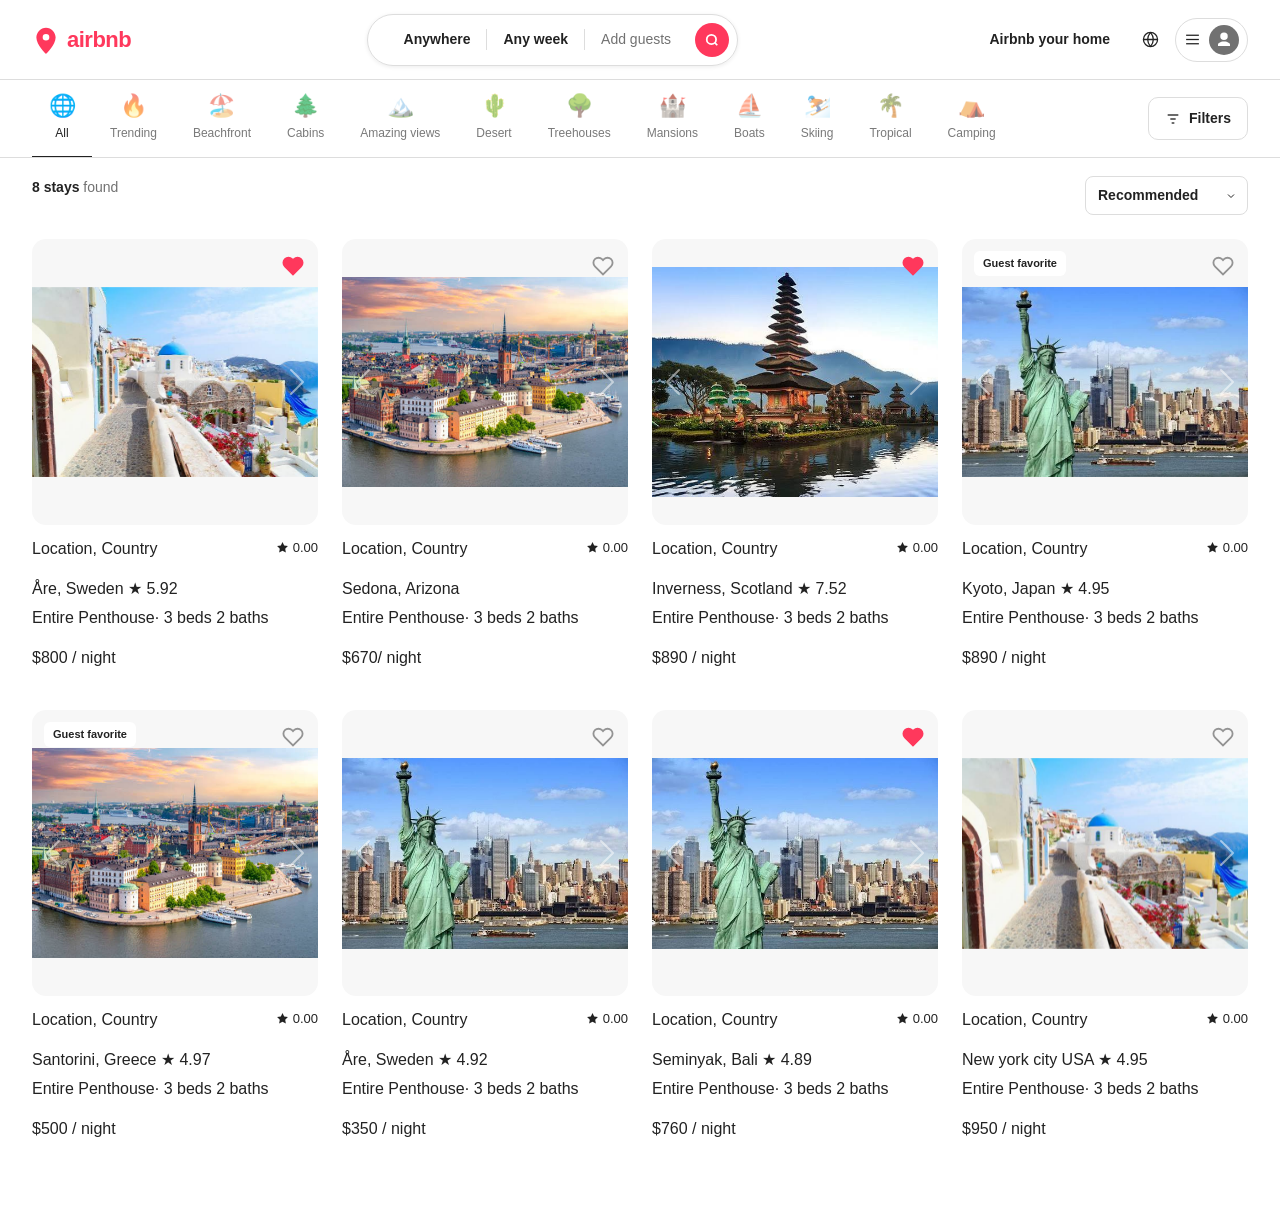
==== commit 43104dd6: "done5" ====
--- a/listings.html
+++ b/listings.html
@@ -351,7 +351,7 @@
 
   <div class="listing-grid">
 
-   <g!-- Card 1 -->
+   <!-- Card 1 -->
     <a class="listing-card" href="listing-detail.html" style="text-decoration:none;color:inherit;">
       <div class="listing-img-wrap">
         <div class="listing-img-placeholder">
